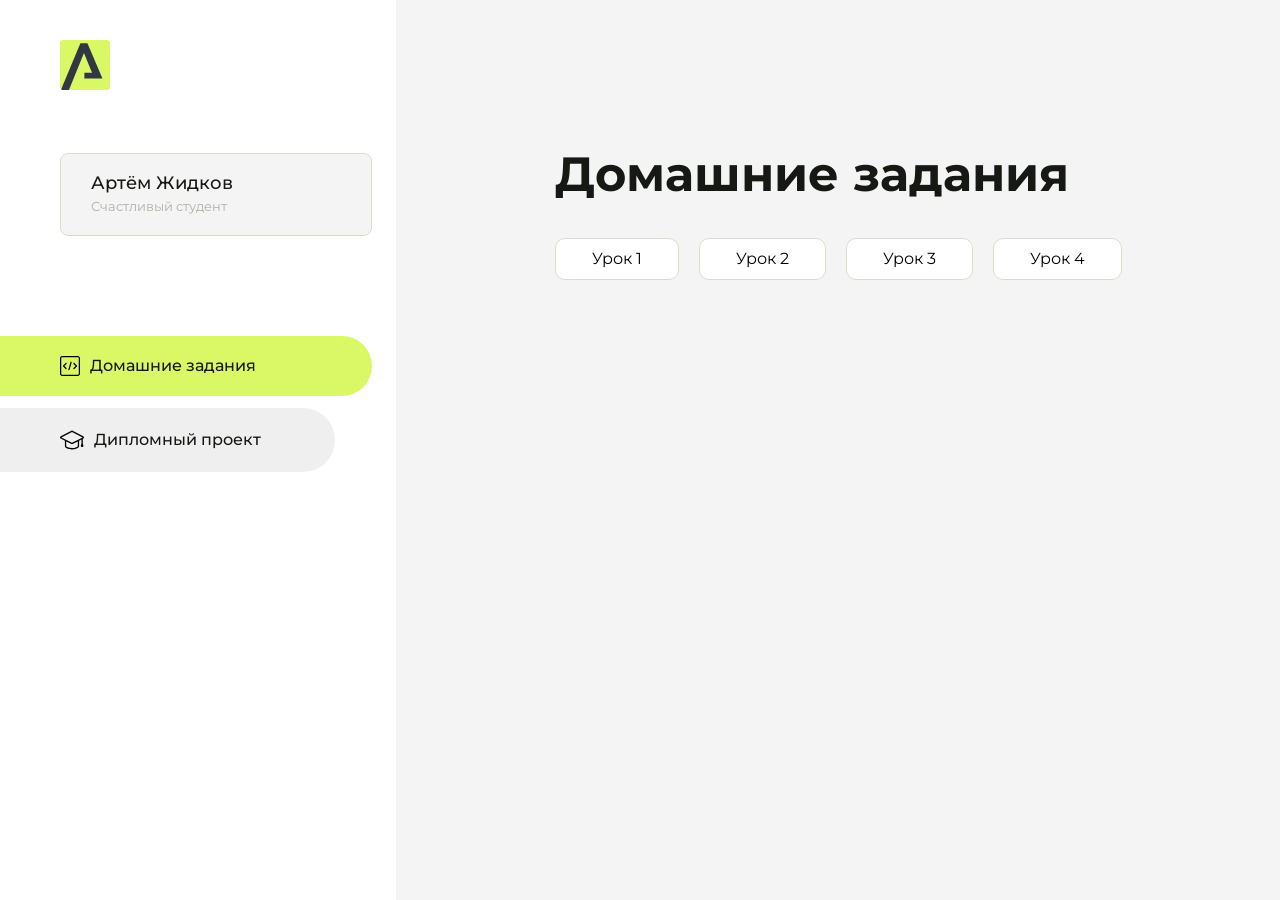
==== Shablo dlya dz.html @ 12bd7858 "Update Shablo dlya dz.html" ====
<!DOCTYPE html>
<html lang="ru">
<head>
    <meta charset="UTF-8">
    <meta name="viewport" content="width=device-width, initial-scale=1.0">
    <title>Домашняя работа</title>
    <link rel="shortcut icon" href="src/logo.ico" type="image/x-icon">
    <link rel="preconnect" href="https://fonts.googleapis.com">
    <link rel="preconnect" href="https://fonts.gstatic.com" crossorigin>
    <link href="https://fonts.googleapis.com/css2?family=Montserrat:wght@400;500;700&family=Rubik:wght@500&display=swap"
          rel="stylesheet">
    <link rel="stylesheet" href="src/style.css">
</head>
<body id="body">
<div class="overlay" id="overlay"></div>
<div class="layout">
    <div class="burger" id="burger">
        <svg viewBox="0 0 24 24" fill="none" xmlns="http://www.w3.org/2000/svg">
            <g id="SVGRepo_bgCarrier" stroke-width="0"></g>
            <g id="SVGRepo_tracerCarrier" stroke-linecap="round" stroke-linejoin="round"></g>
            <g id="SVGRepo_iconCarrier">
                <path d="M4 18L20 18" stroke="#DAF765" stroke-width="2" stroke-linecap="round"></path>
                <path d="M4 12L20 12" stroke="#DAF765" stroke-width="2" stroke-linecap="round"></path>
                <path d="M4 6L20 6" stroke="#DAF765" stroke-width="2" stroke-linecap="round"></path>
            </g>
        </svg>
    </div>
    <aside class="sidebar" id="sidebar">
        <div class="sidebar__inner">
            <div class="logo">
                <svg width="50" height="50" viewBox="0 0 50 50" fill="none" xmlns="http://www.w3.org/2000/svg">
                    <g clip-path="url(#clip0_513_74730)">
                        <path d="M46.17 -0.257004H3.83C1.57281 -0.257004 -0.257 1.57281 -0.257 3.83V46.17C-0.257 48.4272 1.57281 50.257 3.83 50.257H46.17C48.4272 50.257 50.257 48.4272 50.257 46.17V3.83C50.257 1.57281 48.4272 -0.257004 46.17 -0.257004Z"
                              fill="#DAF765"/>
                        <path d="M24.375 38.4H42.461L27.441 3.1585H20.4355C20.4355 3.1585 6.7895 35.881 1.1945 49.294C2.015 50.0275 3.0945 50.257 3.6945 50.257H8.8445L23.954 13.07L32.0465 32.8285H24.375V38.4Z"
                              fill="#323843"/>
                    </g>
                    <defs>
                        <clipPath id="clip0_513_74730">
                            <rect width="50" height="50" fill="white"/>
                        </clipPath>
                    </defs>
                </svg>
            </div>
            <div class="sidebar__user">
                <div class="sidebar__name">Артём Жидков</div>
                <div class="sidebar__text">Счастливый студент</div>
            </div>
            <div class="sidebar__tabs">
                <div class="sidebar__item">
                    <button class="sidebar__button active" id="tasks">
                        <svg xmlns="http://www.w3.org/2000/svg" width="20" height="20" viewBox="0 0 20 20" fill="none">
                            <g clip-path="url(#clip0_704_74543)">
                                <path d="M17.7083 20H2.29167C1.0275 20 0 18.9725 0 17.7083V2.29167C0 1.0275 1.0275 0 2.29167 0H17.7083C18.9725 0 20 1.0275 20 2.29167V17.7083C20 18.9725 18.9725 20 17.7083 20ZM2.29167 1.25C1.7175 1.25 1.25 1.7175 1.25 2.29167V17.7083C1.25 18.2825 1.7175 18.75 2.29167 18.75H17.7083C18.2825 18.75 18.75 18.2825 18.75 17.7083V2.29167C18.75 1.7175 18.2825 1.25 17.7083 1.25H2.29167Z"
                                      fill="black"/>
                                <path d="M6.04167 13.125C5.88167 13.125 5.72167 13.0642 5.6 12.9417L3.1 10.4417C2.85583 10.1975 2.85583 9.80167 3.1 9.5575L5.6 7.0575C5.84417 6.81333 6.24 6.81333 6.48417 7.0575C6.72833 7.30167 6.72833 7.6975 6.48417 7.94167L4.42583 10L6.48417 12.0583C6.72833 12.3025 6.72833 12.6983 6.48417 12.9425C6.36167 13.0642 6.20167 13.125 6.04167 13.125Z"
                                      fill="black"/>
                                <path d="M8.95833 14.1667C8.9 14.1667 8.84 14.1583 8.78167 14.1417C8.45083 14.0442 8.26083 13.6967 8.35833 13.3658L10.4417 6.28251C10.5392 5.95084 10.8892 5.76417 11.2175 5.85917C11.5483 5.95667 11.7383 6.30417 11.6408 6.63501L9.5575 13.7183C9.47833 13.9908 9.22833 14.1667 8.95833 14.1667Z"
                                      fill="black"/>
                                <path d="M13.9583 13.125C13.7983 13.125 13.6383 13.0642 13.5167 12.9417C13.2725 12.6975 13.2725 12.3017 13.5167 12.0575L15.575 9.99916L13.5167 7.94083C13.2725 7.69666 13.2725 7.30083 13.5167 7.05666C13.7608 6.81249 14.1567 6.81249 14.4008 7.05666L16.9008 9.55666C17.145 9.80083 17.145 10.1967 16.9008 10.4408L14.4008 12.9408C14.2783 13.0642 14.1183 13.125 13.9583 13.125Z"
                                      fill="black"/>
                            </g>
                            <defs>
                                <clipPath id="clip0_704_74543">
                                    <rect width="20" height="20" fill="white"/>
                                </clipPath>
                            </defs>
                        </svg>
                        <span>Домашние задания</span></button>
                </div>
                <div class="sidebar__item">
                    <button class="sidebar__button" id="diplom">
                        <svg xmlns="http://www.w3.org/2000/svg" width="24" height="24" viewBox="0 0 24 24" fill="none">
                            <g clip-path="url(#clip0_704_74553)">
                                <path d="M23.2628 10.5971C23.7176 10.365 24 9.90375 24 9.39337C24 8.883 23.7176 8.42175 23.2628 8.18962L12.6135 2.75362C12.2291 2.55824 11.7705 2.55787 11.3854 2.75399L0.736875 8.19C0.282375 8.42175 0 8.883 0 9.39337C0 9.90375 0.282375 10.365 0.736875 10.5971L4.89038 12.7177V18.2074C4.89038 19.8154 8.412 21.393 12 21.393C15.5884 21.393 19.1096 19.815 19.1096 18.2074V12.7174L21.4609 11.517V15.8017L20.901 17.2305C20.7409 17.6389 20.7934 18.0994 21.0405 18.4616C21.2876 18.8246 21.6979 19.041 22.1366 19.041C22.5754 19.041 22.9852 18.8246 23.2324 18.462C23.4795 18.099 23.532 17.6385 23.3719 17.2301L22.8124 15.8021V10.827L23.2628 10.5971ZM17.7623 18.1721C17.6198 18.6375 15.3491 20.0419 12 20.0419C8.65088 20.0419 6.38025 18.6375 6.2415 18.2074V12.3037L6.23887 12.3019C6.23812 12.057 6.1065 11.8207 5.87325 11.7019L1.3515 9.39337L12 3.95737L22.6489 9.39337L12 14.8294L5.87325 11.7019C5.54063 11.5331 4.6695 11.6674 4.5 12C4.33012 12.3322 4.55813 12.5479 4.89038 12.7177L11.3857 16.0331C11.5781 16.1314 11.7889 16.1805 12 16.1805C12.2107 16.1805 12.4222 16.1314 12.6146 16.0331L17.7593 13.407L17.7623 18.1721Z"
                                      fill="black"/>
                            </g>
                            <defs>
                                <clipPath id="clip0_704_74553">
                                    <rect width="24" height="24" fill="white"/>
                                </clipPath>
                            </defs>
                        </svg>
                        <span>Дипломный проект</span></button>
                </div>
            </div>
        </div>

    </aside>
    <div class="content">
        <div class="container">
            <div class="content__block" id="tasksBlock">
                <div class="content__title">Домашние задания</div>
                <ul class="content__list">
                    <li class="content__list-item">
                        <a href="Homework 1/index.html">Урок 1</a>
                    </li>
                    <li class="content__list-item">
                        <a href="First homework/index.html">Урок 2</a>
                    </li>
                    <li class="content__list-item">
                        <a href="Homework 2/Практика таблицы.html">Урок 3</a>
                    </li>
                    <li class="content__list-item">
                        <a href="Homework 4/Практика формы.html">Урок 4</a>
                    </li>
                </ul>
            </div>
            <div class="content__block hidden" id="diplomBlock">
                <div class="content__title">Дипломный проект</div>
                <div class="content__list-diplom">
                    <a href="ПАПКА-С-НОМЕРОМ-УРОКА">Ссылка на ДЗ</a>
                </div>
                <div class="content__decor">
                    <div class="content__decor-text">Давай проверим, чему ты научился!</div>
                    <div class="content__decor-img">
                        <img src="src/decor.png" alt="decor">
                    </div>
                </div>
            </div>
        </div>
    </div>
</div>
<script src="src/index.js"></script>
</body>
</html>
---- src/style.css ----
*{padding: 0;margin: 0;border: 0;}
*,*:before,*:after{-webkit-box-sizing: border-box;box-sizing: border-box;}
:focus,:active{outline: none;}
a:focus,a:active{outline: none;}
nav,footer,header,aside{display: block;}
html,body{
    height:100%;width:100%;
    font-size:100%;line-height:1;-ms-text-size-adjust:100%;-moz-text-size-adjust:100%;-webkit-text-size-adjust:100%;}
input,button,textarea{font-family:inherit;}
input::-ms-clear{display: none;}
button{cursor: pointer;}
button::-moz-focus-inner{padding:0;border:0;}
a,a:visited{text-decoration: none;}
a:hover{text-decoration: none;}
ul li{list-style: none;}
img{vertical-align: top;}
h1,h2,h3,h4,h5,h6{font-size:inherit;font-weight: inherit;}
a{color:inherit;}



body {
    font-family: "Montserrat",SansSerif;
    color: black;
}

body.overflow {
    overflow: hidden;
}



.layout {
    display: -webkit-box;
    display: -ms-flexbox;
    display: flex;
    min-height: 100vh;
}

.sidebar {
    padding: 40px 24px 40px 0;
    -ms-flex-negative: 0;
    flex-shrink: 0;
    background-color: white;
}



.content {
    -webkit-box-flex: 1;
    -ms-flex-positive: 1;
    flex-grow: 1;
    background-color: #F4F4F4;
}

.container {
    display: -webkit-box;
    display: -ms-flexbox;
    display: flex;
    -webkit-box-orient: vertical;
    -webkit-box-direction: normal;
    -ms-flex-direction: column;
    flex-direction: column;
    -webkit-box-pack: center;
    -ms-flex-pack: center;
    justify-content: center;
    -webkit-box-align: center;
    -ms-flex-align: center;
    align-items: center;
    padding: 150px 60px 80px 60px;
}


.logo {
    margin-left: 60px;
    margin-bottom: 60px;
}

.sidebar__user {
    background-color: #F4F4F4;
    padding: 20px 30px;
    margin-left: 60px;
    margin-bottom: 100px;
    border-radius: 8px;
    border: 1px solid #DADEC9;
}

.sidebar__name {
    color:#161814;
    font-size: 18px;
    font-weight: 500;
    margin-bottom: 6px;
}

.sidebar__text {
    color: #AFB1A7;
    font-size: 13px;
    font-weight: 400;
    line-height: 130%; /* 16.9px */
}

.sidebar__item {
    width: 372px;
}

.sidebar__button {
    display: -webkit-box;
    display: -ms-flexbox;
    display: flex;
    -webkit-box-align: center;
    -ms-flex-align: center;
    align-items: center;
    gap: 10px;
    padding: 20px 60px;
    margin-bottom: 12px;
    border-radius: 0px 100px 100px 0px;
    -webkit-transition: all .5s;
    -o-transition: all .5s;
    transition: all .5s;
    cursor: pointer;
    width: 90%;
    color:#161814;
    font-size: 16px;
    font-weight: 500;
}

.sidebar__button.active , .sidebar__button:hover {
    width: 100%;
    background-color: #DAF765;
}


.content__title {
    color: #161814;
    font-size: 48px;
    font-weight: 700;
    margin-bottom: 40px;
}

.content__list {
    display: -webkit-box;
    display: -ms-flexbox;
    display: flex;
    -webkit-box-align: center;
    -ms-flex-align: center;
    align-items: center;
    -ms-flex-wrap: wrap;
    flex-wrap: wrap;
    gap: 20px;
}



.content__list-item  {
    cursor: pointer;
    padding: 12px 18px;
    background-color: #fff;
    border-radius: 10px;
    border: 1px solid #DADEC9;
    -webkit-transition: all .3s;
    -o-transition: all .3s;
    transition: all .3s;
}

.content__list-item:hover,.content__list-diplom:hover {
    background-color: #AFB1A7;
}

li a {
    padding: 12px 18px;

}


.content__list-diplom {
    -webkit-transition: all .3s;
    -o-transition: all .3s;
    transition: all .3s;
    display: inline-block;
    padding: 12px 18px;
    background-color: #fff;
    border-radius: 10px;
    border: 1px solid #DADEC9;
}

.content__decor {
    display: -webkit-box;
    display: -ms-flexbox;
    display: flex;
    -webkit-box-align: center;
    -ms-flex-align: center;
    align-items: center;
}

.content__decor-text {
    color:#BEDD44;
    font-size: 36px;
    font-weight: 700;
    line-height: 110%; /* 39.6px */
}

.content__block {
    max-width: 1200px;
}

.content__block.hidden {
    display: none;
}

.content__decor-img img{
    width: 100%;
}

.burger {
    display: none;
    padding: 5px;
    position: fixed;
    top: 3%;
    right: 7%;
    width: 40px;
    height: 40px;
    background-color: #161814;
    border-radius: 50%;
    z-index: 10;
    border: 1px solid #DAF765;
}

@media (max-width: 768px) {
    .burger {
        display: block;
    }

    .sidebar {
        -webkit-transition: all .3s;
        -o-transition: all .3s;
        transition: all .3s;
        -webkit-transform: translateX(-100%);
        -ms-transform: translateX(-100%);
        transform: translateX(-100%);
        position: fixed;
        top: 0;
        left: 0;
        bottom: 0;
        z-index: 5;
    }

    .sidebar.show {
        -webkit-transform: translateX(0%);
        -ms-transform: translateX(0%);
        transform: translateX(0%);
    }

    .overlay {
        opacity: 0;
        pointer-events: none;
        -webkit-transition: all .3s;
        -o-transition: all .3s;
        transition: all .3s;
        position: absolute;
        top: 0;
        right: 0;
        left: 0;
        bottom: 0;
        z-index: 3;
        background-color: #000000e0;
    }

    .overlay.show {
        opacity: 1;
        pointer-events: all;
    }

    .container {
        padding: 40px 20px;
        min-height: 100%;
    }

    .content__decor {
        margin-top: 20px;
        -webkit-box-orient: vertical;
        -webkit-box-direction: normal;
        -ms-flex-direction: column;
        flex-direction: column;
    }
}

@media (max-width: 400px) {
    .sidebar__user {
        margin-left: 0;
    }
}
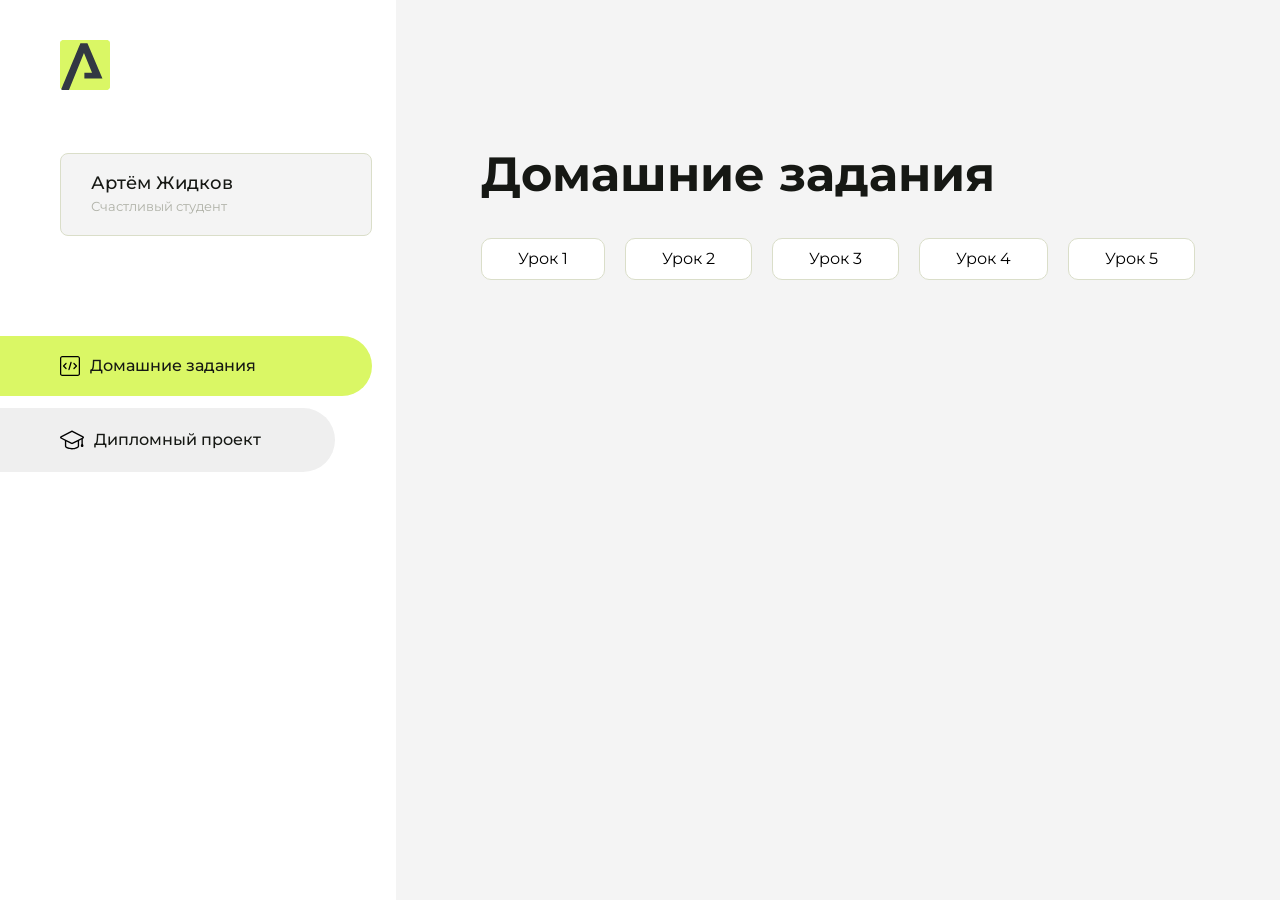
==== commit 3c694935: "Update Shablo dlya dz.html" ====
--- a/Shablo dlya dz.html
+++ b/Shablo dlya dz.html
@@ -104,6 +104,9 @@
                     <li class="content__list-item">
                         <a href="Homework 4/Практика формы.html">Урок 4</a>
                     </li>
+                     <li class="content__list-item">
+                        <a href="Homework 5/article.html">Урок 5</a>
+                    </li>
                 </ul>
             </div>
             <div class="content__block hidden" id="diplomBlock">
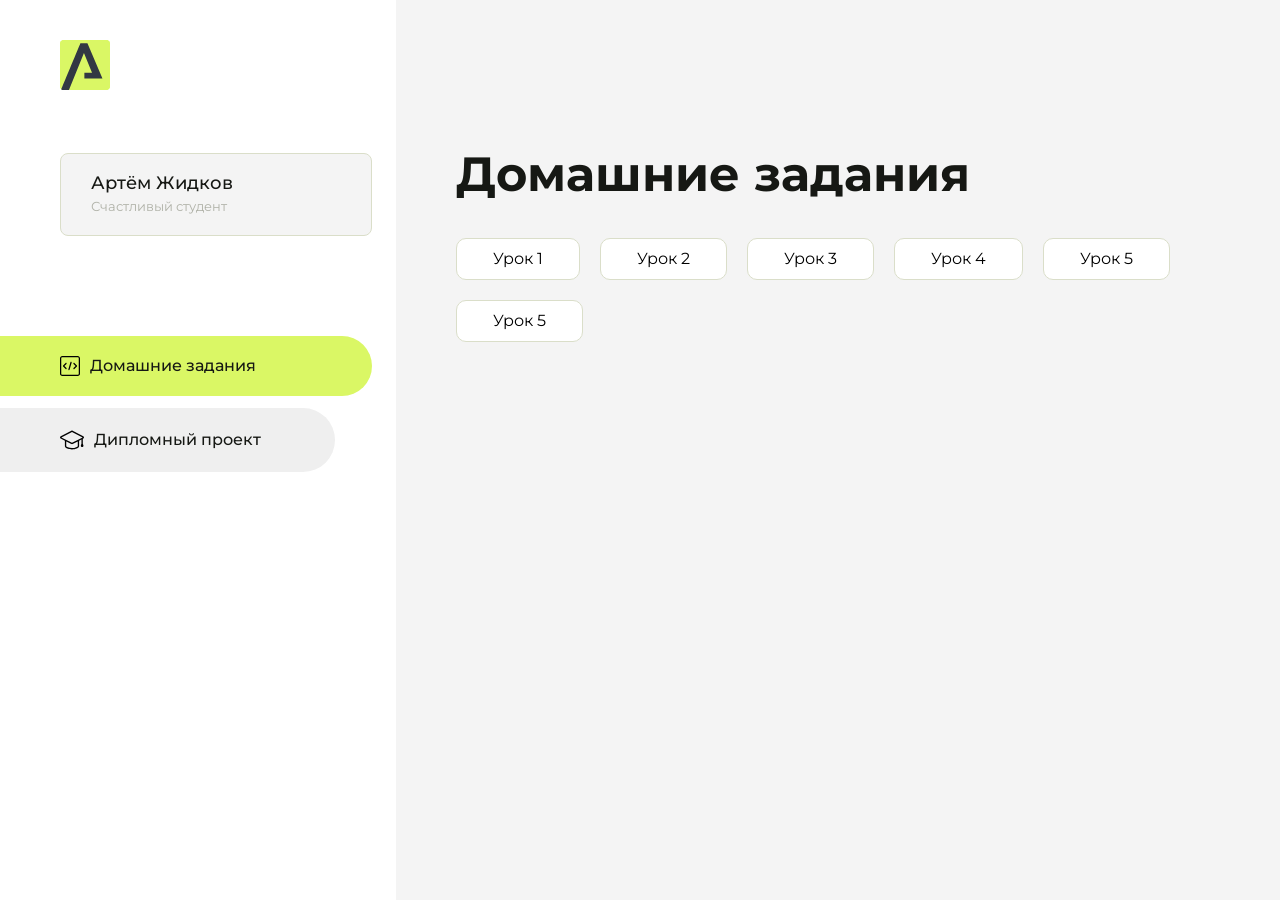
==== commit 0c79e1eb: "Update Shablo dlya dz.html" ====
--- a/Shablo dlya dz.html
+++ b/Shablo dlya dz.html
@@ -107,6 +107,9 @@
                      <li class="content__list-item">
                         <a href="Homework 5/article.html">Урок 5</a>
                     </li>
+                     <li class="content__list-item">
+                        <a href="Homework 6/Вёрстка шапки.html">Урок 5</a>
+                    </li>
                 </ul>
             </div>
             <div class="content__block hidden" id="diplomBlock">
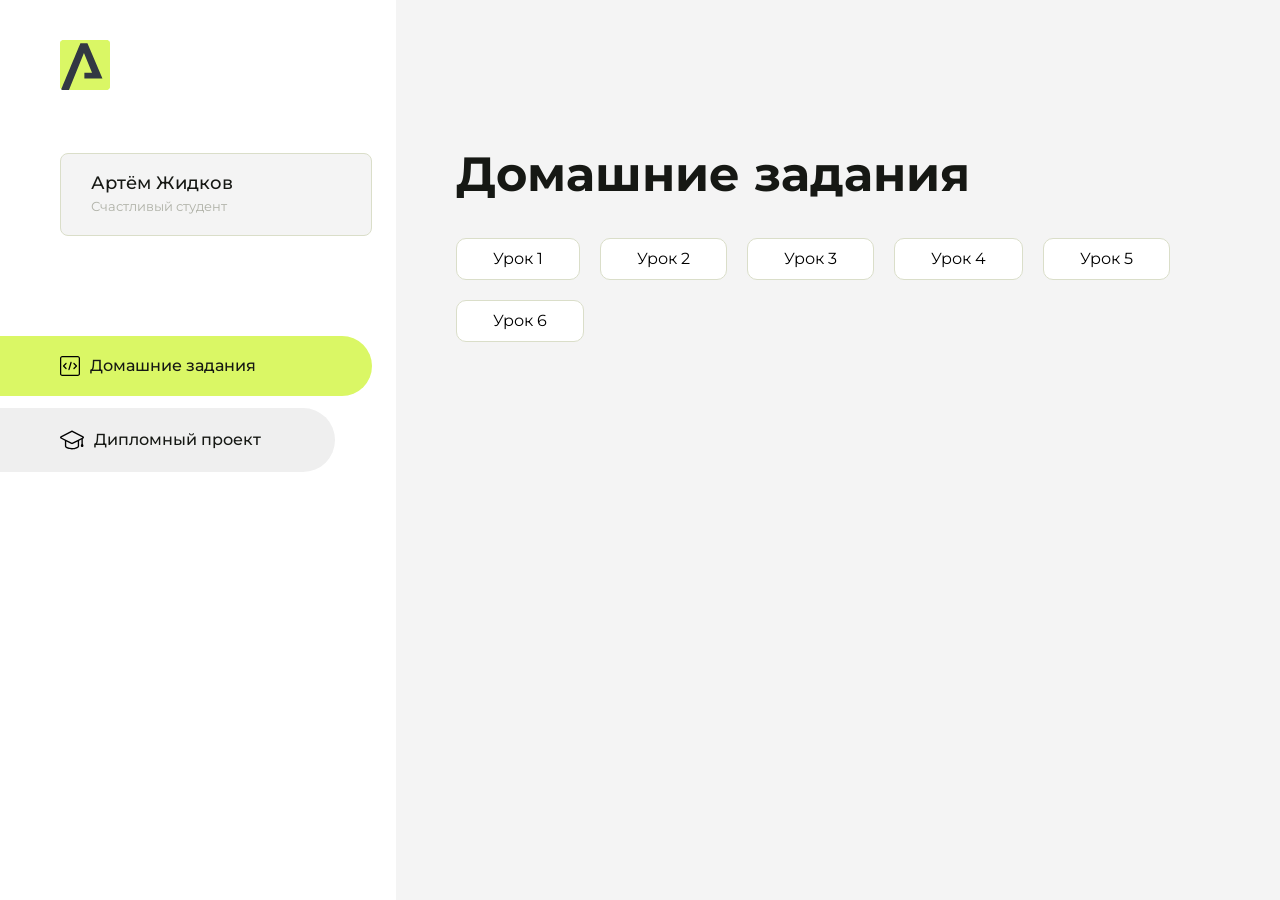
==== commit 730e83e9: "Update Shablo dlya dz.html" ====
--- a/Shablo dlya dz.html
+++ b/Shablo dlya dz.html
@@ -108,7 +108,7 @@
                         <a href="Homework 5/article.html">Урок 5</a>
                     </li>
                      <li class="content__list-item">
-                        <a href="Homework 6/Вёрстка шапки.html">Урок 5</a>
+                        <a href="Homework 6/Вёрстка шапки.html">Урок 6</a>
                     </li>
                 </ul>
             </div>
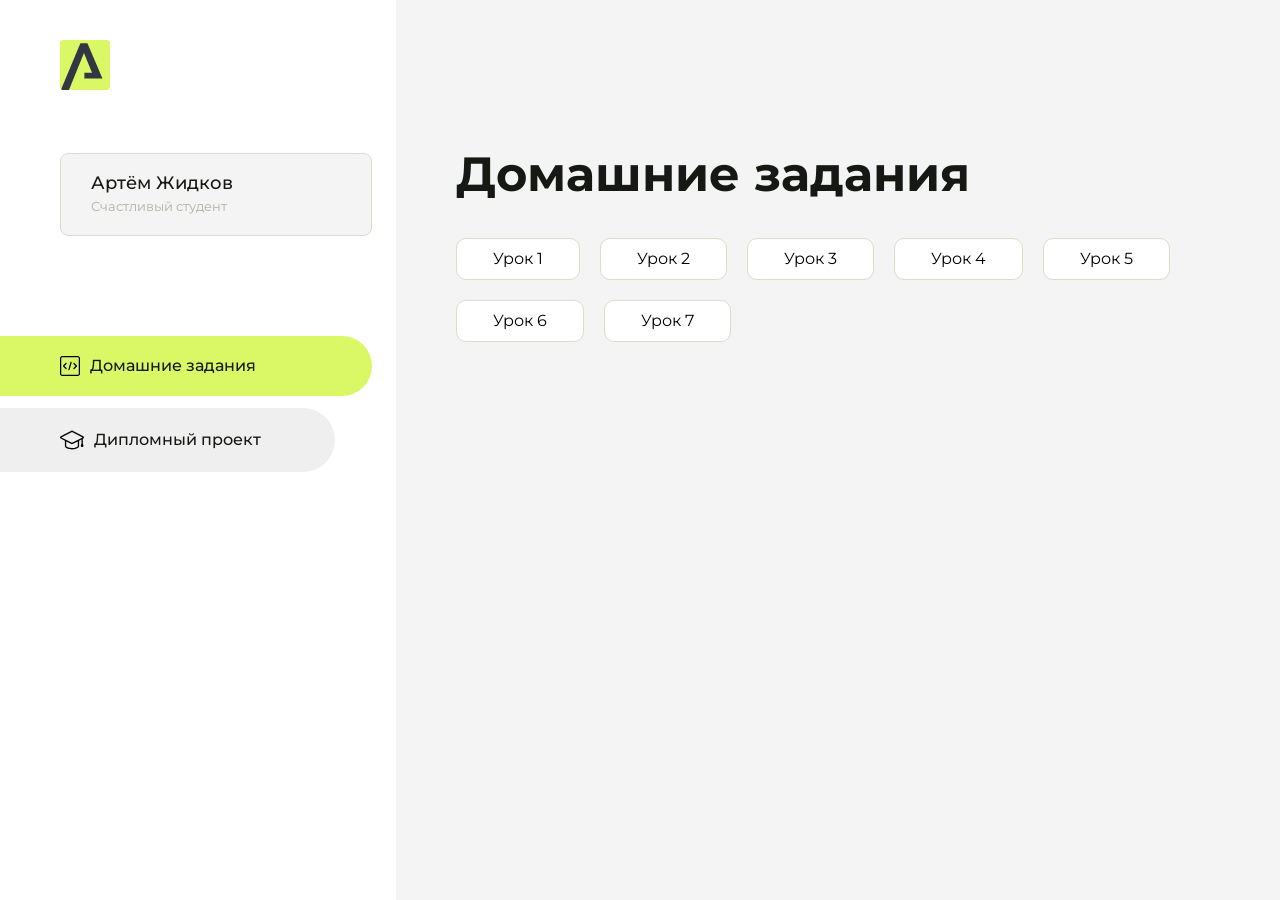
==== commit d3ad0d89: "Update Shablo dlya dz.html" ====
--- a/Shablo dlya dz.html
+++ b/Shablo dlya dz.html
@@ -110,6 +110,9 @@
                      <li class="content__list-item">
                         <a href="Homework 6/Вёрстка шапки.html">Урок 6</a>
                     </li>
+                    <li class="content__list-item">
+                        <a href="Fit-studio/article.html">Урок 7</a>
+                    </li>
                 </ul>
             </div>
             <div class="content__block hidden" id="diplomBlock">
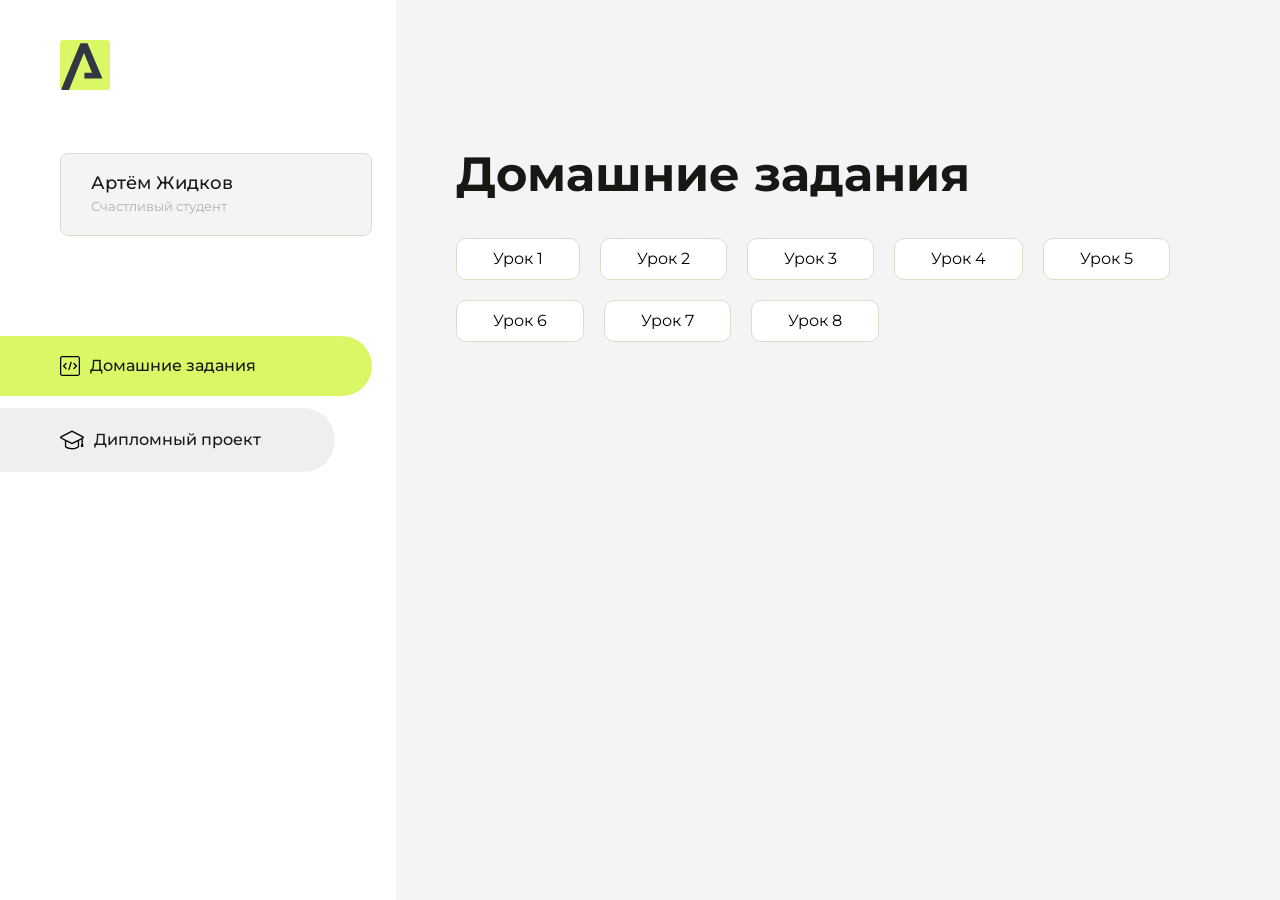
==== commit ee2a52f0: "Update Shablo dlya dz.html" ====
--- a/Shablo dlya dz.html
+++ b/Shablo dlya dz.html
@@ -113,6 +113,9 @@
                     <li class="content__list-item">
                         <a href="Fit-studio/article.html">Урок 7</a>
                     </li>
+                    <li class="content__list-item">
+                        <a href="Homework 7/Стилизация формы.html">Урок 8</a>
+                    </li>
                 </ul>
             </div>
             <div class="content__block hidden" id="diplomBlock">
@@ -133,3 +136,4 @@
 <script src="src/index.js"></script>
 </body>
 </html>
+
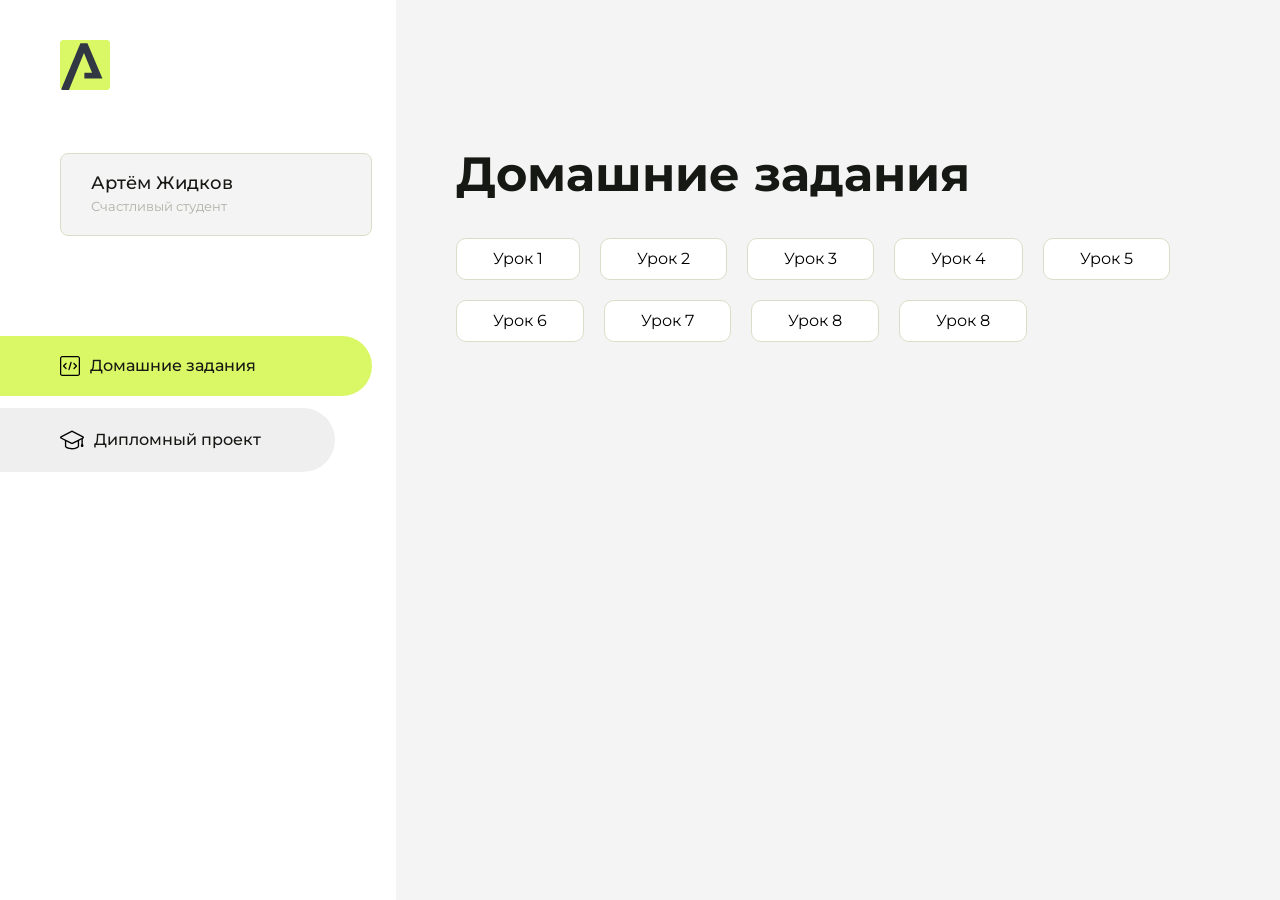
==== commit 8fb77990: "Update Shablo dlya dz.html" ====
--- a/Shablo dlya dz.html
+++ b/Shablo dlya dz.html
@@ -116,6 +116,9 @@
                     <li class="content__list-item">
                         <a href="Homework 7/Стилизация формы.html">Урок 8</a>
                     </li>
+                     <li class="content__list-item">
+                        <a href="Fit-studio/index.html">Урок 8</a>
+                    </li>
                 </ul>
             </div>
             <div class="content__block hidden" id="diplomBlock">
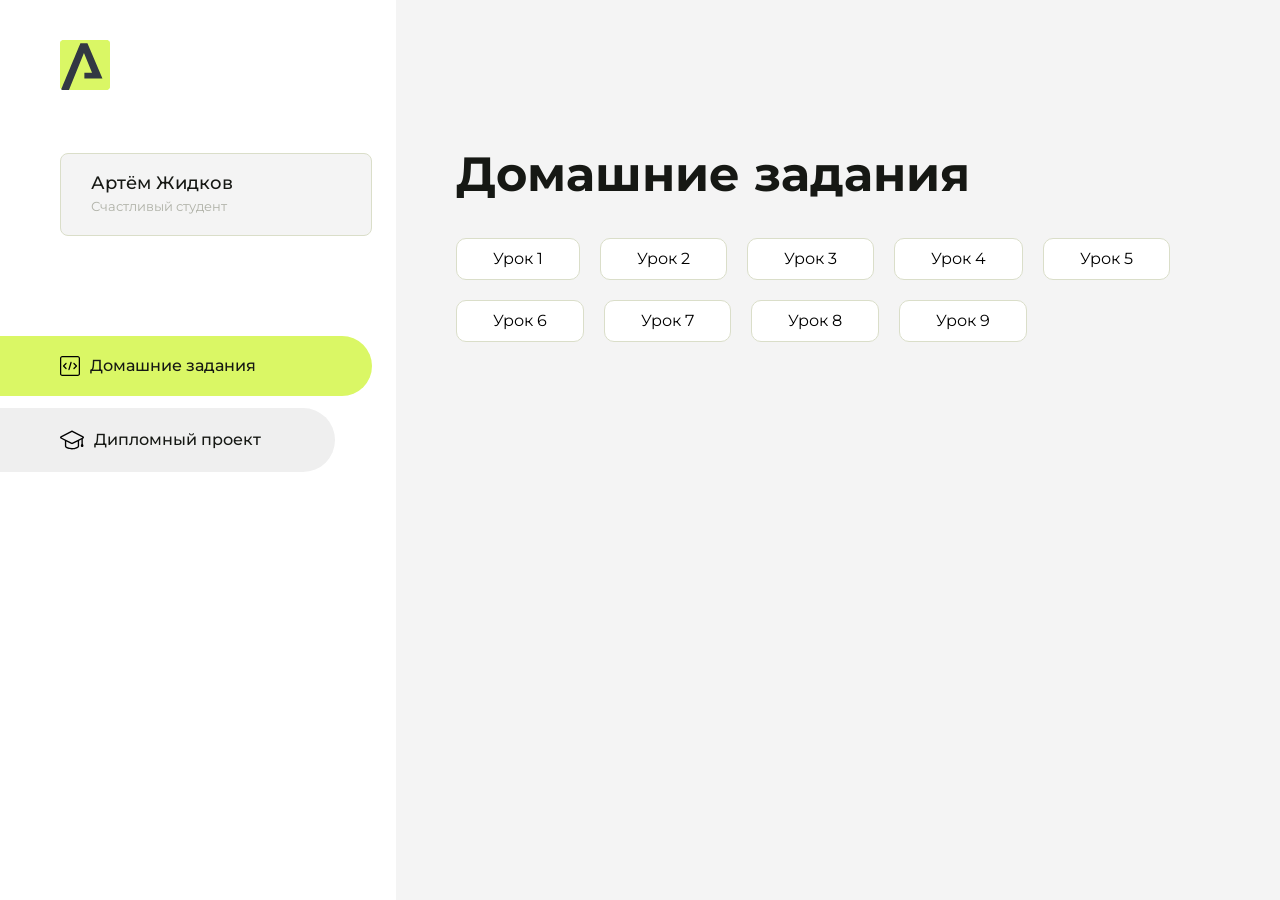
==== commit 29bf7d79: "Update Shablo dlya dz.html" ====
--- a/Shablo dlya dz.html
+++ b/Shablo dlya dz.html
@@ -117,7 +117,7 @@
                         <a href="Homework 7/Стилизация формы.html">Урок 8</a>
                     </li>
                      <li class="content__list-item">
-                        <a href="Fit-studio/index.html">Урок 8</a>
+                        <a href="Fit-studio/index.html">Урок 9</a>
                     </li>
                 </ul>
             </div>
